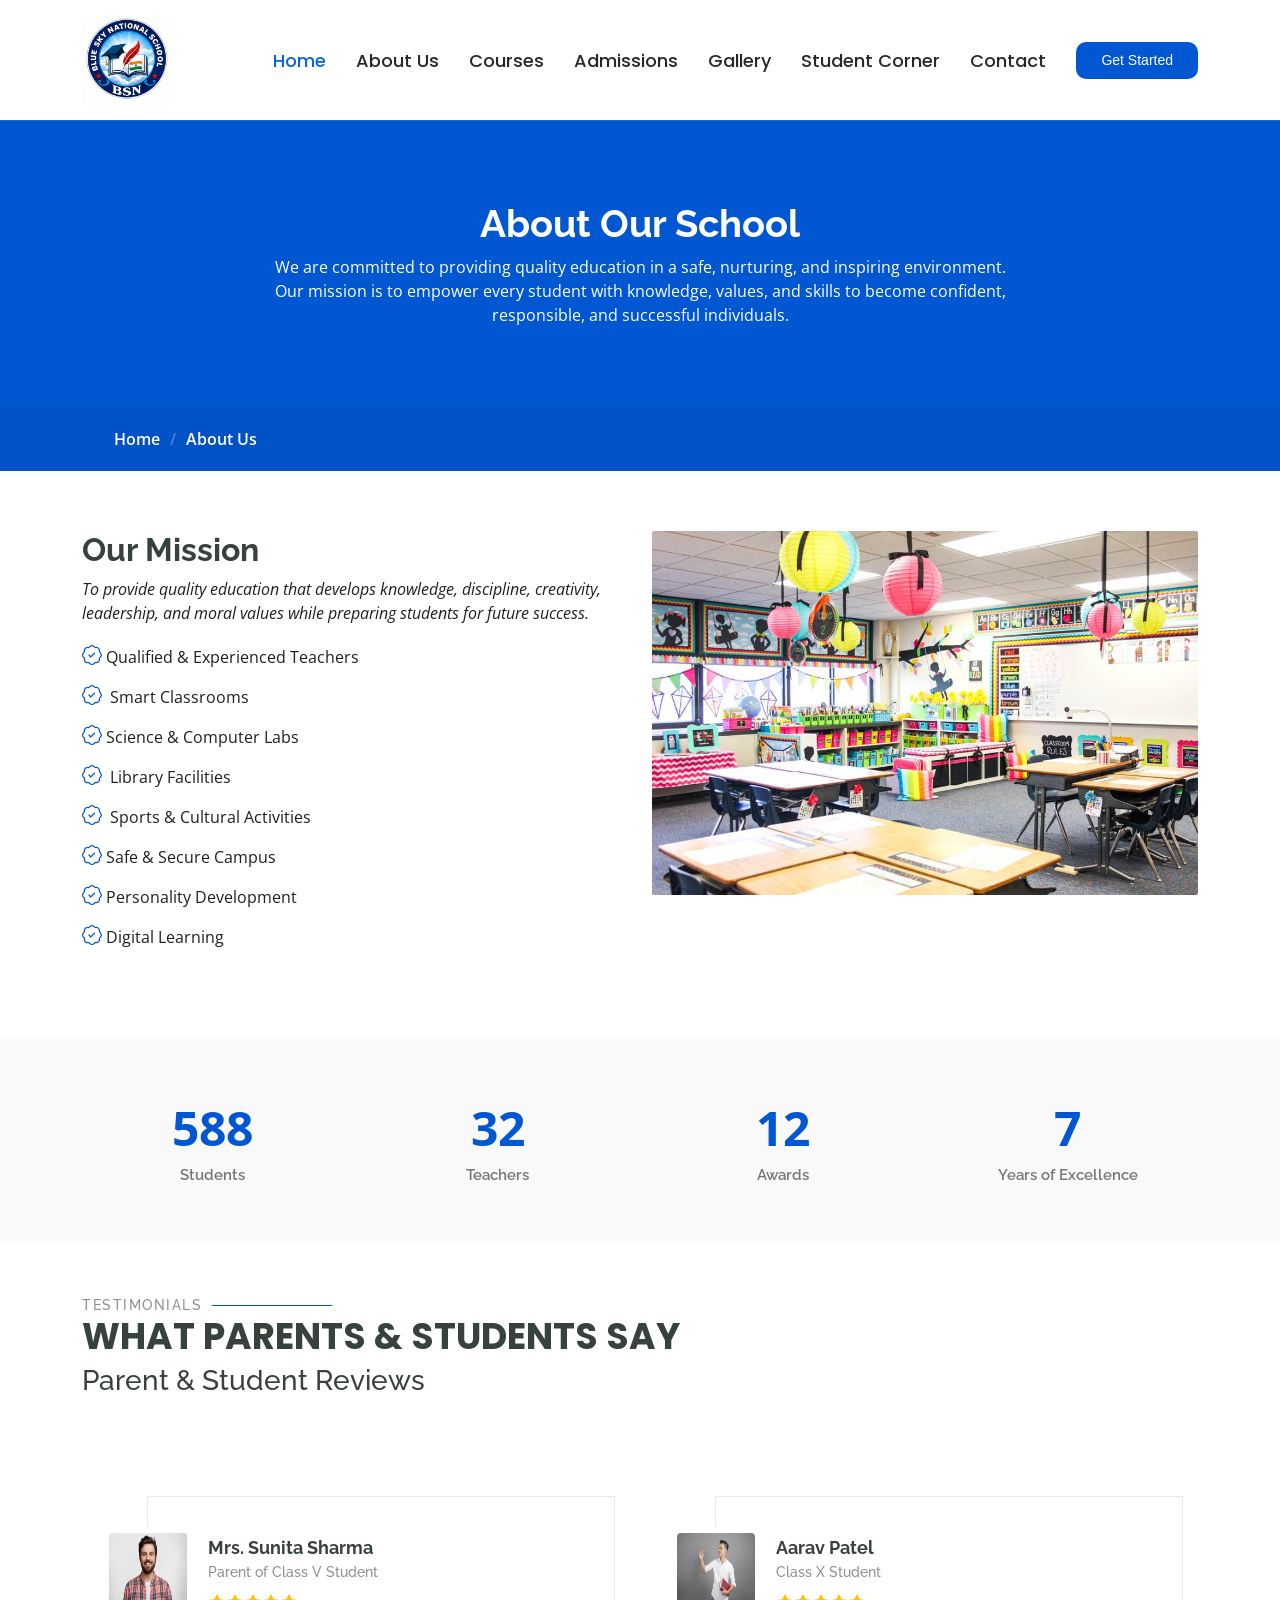
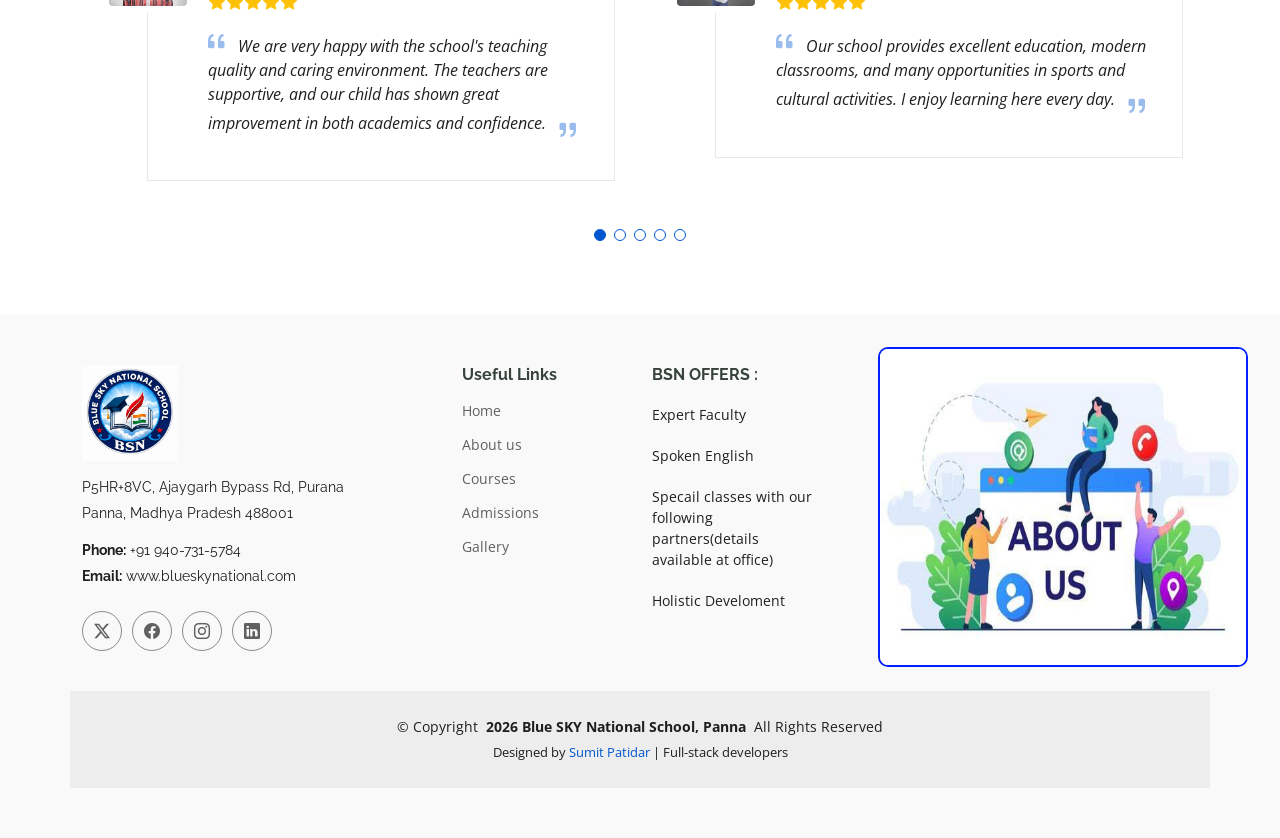
==== about.html @ 66113fe5 "Initial commit" ====
<!DOCTYPE html>
<html lang="en">

<head>
  <meta charset="utf-8">
  <meta content="width=device-width, initial-scale=1.0" name="viewport">
  <title>About - Mentor Bootstrap Template</title>
  <meta name="description" content="">
  <meta name="keywords" content="">

  <!-- Favicons -->
  <link href="assets/img/favicon.png" rel="icon">
  <link href="assets/img/apple-touch-icon.png" rel="apple-touch-icon">

  <!-- Fonts -->
  <link href="https://fonts.googleapis.com" rel="preconnect">
  <link href="https://fonts.gstatic.com" rel="preconnect" crossorigin>
  <link href="https://fonts.googleapis.com/css2?family=Open+Sans:ital,wght@0,300;0,400;0,500;0,600;0,700;0,800;1,300;1,400;1,500;1,600;1,700;1,800&family=Poppins:ital,wght@0,100;0,200;0,300;0,400;0,500;0,600;0,700;0,800;0,900;1,100;1,200;1,300;1,400;1,500;1,600;1,700;1,800;1,900&family=Raleway:ital,wght@0,100;0,200;0,300;0,400;0,500;0,600;0,700;0,800;0,900;1,100;1,200;1,300;1,400;1,500;1,600;1,700;1,800;1,900&display=swap" rel="stylesheet">

  <!-- Vendor CSS Files -->
  <link href="assets/vendor/bootstrap/css/bootstrap.min.css" rel="stylesheet">
  <link href="assets/vendor/bootstrap-icons/bootstrap-icons.css" rel="stylesheet">
  <link href="assets/vendor/aos/aos.css" rel="stylesheet">
  <link href="assets/vendor/glightbox/css/glightbox.min.css" rel="stylesheet">
  <link href="assets/vendor/swiper/swiper-bundle.min.css" rel="stylesheet">

  <!-- Main CSS File -->
  <link href="assets/css/main.css" rel="stylesheet">

  <!-- =======================================================
  * Template Name: Mentor
  * Template URL: https://bootstrapmade.com/mentor-free-education-bootstrap-theme/
  * Updated: Jul 07 2025 with Bootstrap v5.3.7
  * Author: BootstrapMade.com
  * License: https://bootstrapmade.com/license/
  ======================================================== -->
</head>

<body class="about-page">

  <header id="header" class="header d-flex align-items-center sticky-top">
    <div class="container-fluid container-xl position-relative d-flex align-items-center">

      <a href="index.html" class="logo d-flex align-items-center me-auto">
        <!-- Uncomment the line below if you also wish to use an image logo -->
        <!-- <img src="assets/img/logo.webp" alt=""> -->
        <img src="./assets/img/logo.png" alt="Logo">
      </a>

      <nav id="navmenu" class="navmenu">
         <ul>
          <li><a href="index.html" class="active">Home<br></a></li>
          <li class="dropdown"><a href="about.html"><span>About Us</span> </i></a>
         
          </li>
          <li><a href="courses.html">Courses</a></li>
          <li><a href="trainers.html">Admissions</a></li>
          <li><a href="events.html">Gallery</a></li>
          <li><a href="pricing.html">Student Corner</a></li>
          
          <li><a href="contact.html">Contact</a></li>
        </ul>
        <i class="mobile-nav-toggle d-xl-none bi bi-list"></i>
      </nav>

      <a class="btn-getstarted" href="trainers.html">Get Started</a>

    </div>
  </header>

  <main class="main">

    <!-- Page Title -->
    <div class="page-title" data-aos="fade">
      <div class="heading">
        <div class="container">
          <div class="row d-flex justify-content-center text-center">
            <div class="col-lg-8">
              <h1>About Our School<br></h1>
              <p class="mb-0">We are committed to providing quality education in a safe, nurturing, and inspiring environment. Our mission is to empower every student with knowledge, values, and skills to become confident, responsible, and successful individuals.</p>
            </div>
          </div>
        </div>
      </div>
      <nav class="breadcrumbs">
        <div class="container">
          <ol>
            <li><a href="index.html">Home</a></li>
            <li class="current">About Us<br></li>
          </ol>
        </div>
      </nav>
    </div><!-- End Page Title -->

    <!-- About Us Section -->
    <section id="about-us" class="section about-us">

      <div class="container">

        <div class="row gy-4">

          <div class="col-lg-6 order-1 order-lg-2" data-aos="fade-up" data-aos-delay="100">
            <img src="assets/img/About_image.png" style="border-radius: 2px;" class="img-fluid" alt="">
          </div>

          <div class="col-lg-6 order-2 order-lg-1 content" data-aos="fade-up" data-aos-delay="200">
            <h3>Our Mission</h3>
            <p class="fst-italic">To provide quality education that develops knowledge, discipline, creativity, leadership, and moral values while preparing students for future success.</p>
            <ul>
              <li><i class="bi bi-patch-check"></i><span>Qualified & Experienced Teachers</span></li>
              <li><i class="bi bi-patch-check"></i> <span>Smart Classrooms</span></li>
              <li><i class="bi bi-patch-check"></i><span>Science & Computer Labs</span></li>
              <li><i class="bi bi-patch-check"></i> <span>Library Facilities</span></li>
              <li><i class="bi bi-patch-check"></i> <span>Sports & Cultural Activities</span></li>
              <li><i class="bi bi-patch-check"></i><span>Safe & Secure Campus</span></li>
              <li><i class="bi bi-patch-check"></i><span>Personality Development</span></li>
              <li><i class="bi bi-patch-check"></i><span>Digital Learning</span></li>
            </ul>
          </div>

        </div>

      </div>

    </section><!-- /About Us Section -->

    <!-- Counts Section -->
    <section id="counts" class="section counts light-background">

      <div class="container" data-aos="fade-up" data-aos-delay="100">

        <div class="row gy-4">

          <div class="col-lg-3 col-md-6">
            <div class="stats-item text-center w-100 h-100">
              <span data-purecounter-start="0" data-purecounter-end="1200" data-purecounter-duration="1" class="purecounter"></span>
              <p>Students</p>
            </div>
          </div><!-- End Stats Item -->

          <div class="col-lg-3 col-md-6">
            <div class="stats-item text-center w-100 h-100">
              <span data-purecounter-start="0" data-purecounter-end="65" data-purecounter-duration="1" class="purecounter"></span>
              <p>Teachers</p>
            </div>
          </div><!-- End Stats Item -->

          <div class="col-lg-3 col-md-6">
            <div class="stats-item text-center w-100 h-100">
              <span data-purecounter-start="0" data-purecounter-end="25" data-purecounter-duration="1" class="purecounter"></span>
              <p>Awards</p>
            </div>
          </div><!-- End Stats Item -->

          <div class="col-lg-3 col-md-6">
            <div class="stats-item text-center w-100 h-100">
              <span data-purecounter-start="0" data-purecounter-end="15" data-purecounter-duration="1" class="purecounter"></span>
              <p>Years of Excellence</p>
            </div>
          </div><!-- End Stats Item -->

        </div>

      </div>

    </section><!-- /Counts Section -->

    <!-- Testimonials Section -->
    <section id="testimonials" class="testimonials section">

      <!-- Section Title -->
      <div class="container section-title" data-aos="fade-up">
        <h2>TESTIMONIALS</h2>
        <p>What Parents & Students Say</p>
        <h3>Parent & Student Reviews</h3>
      </div><!-- End Section Title -->

      <div class="container" data-aos="fade-up" data-aos-delay="100">

        <div class="swiper init-swiper">
          <script type="application/json" class="swiper-config">
            {
              "loop": true,
              "speed": 600,
              "autoplay": {
                "delay": 5000
              },
              "slidesPerView": "auto",
              "pagination": {
                "el": ".swiper-pagination",
                "type": "bullets",
                "clickable": true
              },
              "breakpoints": {
                "320": {
                  "slidesPerView": 1,
                  "spaceBetween": 40
                },
                "1200": {
                  "slidesPerView": 2,
                  "spaceBetween": 20
                }
              }
            }
          </script>
          <div class="swiper-wrapper">

            <div class="swiper-slide">
              <div class="testimonial-wrap">
                <div class="testimonial-item">
                  <img src="assets/img/Parent1image.png" style="height: 85px; width: 90px;" class="testimonial-img" alt="">
                  <h3>Mrs. Sunita Sharma</h3>
                  <h4>Parent of Class V Student</h4>
                  <div class="stars">
                    <i class="bi bi-star-fill"></i><i class="bi bi-star-fill"></i><i class="bi bi-star-fill"></i><i class="bi bi-star-fill"></i><i class="bi bi-star-fill"></i>
                  </div>
                  <p>
                    <i class="bi bi-quote quote-icon-left"></i>
                    <span>We are very happy with the school's teaching quality and caring environment. The teachers are supportive, and our child has shown great improvement in both academics and confidence.</span>
                    <i class="bi bi-quote quote-icon-right"></i>
                  </p>
                </div>
              </div>
            </div><!-- End testimonial item -->

            <div class="swiper-slide">
              <div class="testimonial-wrap">
                <div class="testimonial-item">
                  <img src="assets/img/student1image.png"style="height: 85px; width: 90px;" class="testimonial-img" alt="">
                  <h3>Aarav Patel</h3>
                  <h4>Class X Student</h4>
                  <div class="stars">
                    <i class="bi bi-star-fill"></i><i class="bi bi-star-fill"></i><i class="bi bi-star-fill"></i><i class="bi bi-star-fill"></i><i class="bi bi-star-fill"></i>
                  </div>
                  <p>
                    <i class="bi bi-quote quote-icon-left"></i>
                    <span>Our school provides excellent education, modern classrooms, and many opportunities in sports and cultural activities. I enjoy learning here every day.</span>
                    <i class="bi bi-quote quote-icon-right"></i>
                  </p>
                </div>
              </div>
            </div><!-- End testimonial item -->

            <div class="swiper-slide">
              <div class="testimonial-wrap">
                <div class="testimonial-item">
                  <img src="assets/img/Parent2image.png"style="height: 85px; width: 90px;" class="testimonial-img" alt="">
                  <h3>Mr. Rajesh Verma</h3>
                  <h4>Parent of Class VIII Student</h4>
                  <div class="stars">
                    <i class="bi bi-star-fill"></i><i class="bi bi-star-fill"></i><i class="bi bi-star-fill"></i><i class="bi bi-star-fill"></i><i class="bi bi-star-fill"></i>
                  </div>
                  <p>
                    <i class="bi bi-quote quote-icon-left"></i>
                    <span>The school focuses not only on studies but also on discipline, values, and personality development. We are proud to be a part of this school.</span>
                    <i class="bi bi-quote quote-icon-right"></i>
                  </p>
                </div>
              </div>
            </div><!-- End testimonial item -->

            <div class="swiper-slide">
              <div class="testimonial-wrap">
                <div class="testimonial-item">
                  <img src="assets/img/student2image.png"style="height: 85px; width: 90px;" class="testimonial-img" alt="">
                  <h3>Priya Singh</h3>
                  <h4>Class XII Student</h4>
                  <div class="stars">
                    <i class="bi bi-star-fill"></i><i class="bi bi-star-fill"></i><i class="bi bi-star-fill"></i><i class="bi bi-star-fill"></i><i class="bi bi-star-fill"></i>
                  </div>
                  <p>
                    <i class="bi bi-quote quote-icon-left"></i>
                    <span>The teachers always encourage us to do our best. The school has excellent facilities, friendly staff, and a positive learning environment.</span>
                    <i class="bi bi-quote quote-icon-right"></i>
                  </p>
                </div>
              </div>
            </div><!-- End testimonial item -->

            <div class="swiper-slide">
              <div class="testimonial-wrap">
                <div class="testimonial-item">
                  <img src="assets/img/Parent3image.png"style="height: 85px; width: 90px;" class="testimonial-img" alt="">
                  <h3>Mr. Amit Joshi</h3>
                  <h4>Parent of Class III Student</h4>
                  <div class="stars">
                    <i class="bi bi-star-fill"></i><i class="bi bi-star-fill"></i><i class="bi bi-star-fill"></i><i class="bi bi-star-fill"></i><i class="bi bi-star-fill"></i>
                  </div>
                  <p>
                    <i class="bi bi-quote quote-icon-left"></i>
                    <span>This school provides a safe, disciplined, and inspiring learning environment. The teachers give personal attention to every child, and we are delighted with our child's overall development.</span>
                    <i class="bi bi-quote quote-icon-right"></i>
                  </p>
                </div>
              </div>
            </div><!-- End testimonial item -->

          </div>
          <div class="swiper-pagination"></div>
        </div>
      </div>
    </section><!-- /Testimonials Section -->
  </main>

 <footer id="footer" class="footer position-relative light-background">

    <div class="container footer-top">
      <div class="row gy-4">
        <div class="col-lg-4 col-md-6 footer-about">
          <a href="index.html" class="logo d-flex align-items-center">
            <img  src="./assets/img/logo.png" alt="Logo">
          </a>
          <div class="footer-contact pt-3">
            <p>P5HR+8VC, Ajaygarh Bypass Rd, Purana </p>
            <p> Panna, Madhya Pradesh 488001</p>
            <p class="mt-3"><strong>Phone:</strong> <span>+91  940-731-5784</span></p>
            <p><strong>Email:</strong> <span>www.blueskynational.com</span></p>
          </div>
          <div class="social-links d-flex mt-4">
            <a href=""><i class="bi bi-twitter-x"></i></a>
            <a href=""><i class="bi bi-facebook"></i></a>
            <a href="https://www.instagram.com/blueskynational?utm_source=ig_web_button_share_sheet&igsh=ZDNlZDc0MzIxNw=="><i class="bi bi-instagram"></i></a>
            <a href=""><i class="bi bi-linkedin"></i></a>
          </div>
        </div>

        <div class="col-lg-2 col-md-3 footer-links">
          <h4>Useful Links</h4>
          <ul>
            <li><a href="#">Home</a></li>
            <li><a href="#">About us</a></li>
            <li><a href="#">Courses</a></li>
            <li><a href="#">Admissions</a></li>
            <li><a href="#">Gallery</a></li>
          </ul>
        </div>

        <div class="col-lg-2 col-md-3 footer-links">
          <h4>BSN OFFERS : </h4>
          <ul>
            <li>Expert Faculty</a></li>
            <li>Spoken English</a></li>
            <li>Specail classes with our following partners(details available at office)</a></li>
            <li>Holistic Develoment</a></li>
            
          </ul>
        </div>

        <div class="col-lg-4 col-md-12 footer-newsletter">
          
          <form action="forms/newsletter.php" method="post" class="php-email-form">
            <img class="img_use" src="assets/img/About_page_image.png" style="height: 320px; width: 370px;"/>
          </form>
        </div>

      </div>
    </div>

    <div class="container copyright text-center mt-4">
      <p>© <span>Copyright</span> <strong class="px-1 sitename">2026 Blue SKY National School, Panna</strong> <span>All Rights Reserved</span></p>
      <div class="credits">
        <!-- All the links in the footer should remain intact. -->
        <!-- You can delete the links only if you've purchased the pro version. -->
        <!-- Licensing information: https://bootstrapmade.com/license/ -->
        <!-- Purchase the pro version with working PHP/AJAX contact form: [buy-url] -->
        Designed by <a href="https://my-portfolio-psi-seven-97.vercel.app/">Sumit Patidar</a> | Full-stack developers</a>
      </div>
    </div>

  </footer>
  <!-- Scroll Top -->
  <a href="#" id="scroll-top" class="scroll-top d-flex align-items-center justify-content-center"><i class="bi bi-arrow-up-short"></i></a>

  <!-- Preloader -->
  <div id="preloader"></div>

  <!-- Vendor JS Files -->
  <script src="assets/vendor/bootstrap/js/bootstrap.bundle.min.js"></script>
  <script src="assets/vendor/php-email-form/validate.js"></script>
  <script src="assets/vendor/aos/aos.js"></script>
  <script src="assets/vendor/glightbox/js/glightbox.min.js"></script>
  <script src="assets/vendor/purecounter/purecounter_vanilla.js"></script>
  <script src="assets/vendor/swiper/swiper-bundle.min.js"></script>

  <!-- Main JS File -->
  <script src="assets/js/main.js"></script>

</body>

</html>
---- assets/css/main.css ----
/**
* Template Name: Mentor
* Template URL: https://bootstrapmade.com/mentor-free-education-bootstrap-theme/
* Updated: Jul 07 2025 with Bootstrap v5.3.7
* Author: BootstrapMade.com
* License: https://bootstrapmade.com/license/
*/

/*--------------------------------------------------------------
# Font & Color Variables
# Help: https://bootstrapmade.com/color-system/
--------------------------------------------------------------*/
/* Fonts */
:root {
  --default-font: "Open Sans",  system-ui, -apple-system, "Segoe UI", Roboto, "Helvetica Neue", Arial, "Noto Sans", "Liberation Sans", sans-serif, "Apple Color Emoji", "Segoe UI Emoji", "Segoe UI Symbol", "Noto Color Emoji";
  --heading-font: "Raleway",  sans-serif;
  --nav-font: "Poppins",  sans-serif;
}

/* Global Colors - The following color variables are used throughout the website. Updating them here will change the color scheme of the entire website */
:root { 
  --background-color: #ffffff; /* Background color for the entire website, including individual sections */
  --default-color: #201f1f; /* Default color used for the majority of the text content across the entire website */
  --heading-color: #37423b; /* Color for headings, subheadings and title throughout the website */
  --accent-color: #0057d1; /* Accent color that represents your brand on the website. It's used for buttons, links, and other elements that need to stand out */
  --surface-color: #ffffff; /* The surface color is used as a background of boxed elements within sections, such as cards, icon boxes, or other elements that require a visual separation from the global background. */
  --contrast-color: #ffffff; /* Contrast color for text, ensuring readability against backgrounds of accent, heading, or default colors. */
  --text-color: #ce2600;
  
}

/* Nav Menu Colors - The following color variables are used specifically for the navigation menu. They are separate from the global colors to allow for more customization options */
:root {
  --nav-color: #272828;  /* The default color of the main navmenu links */
  --nav-hover-color: #0964e2; /* Applied to main navmenu links when they are hovered over or active */
  --nav-mobile-background-color: #ffffff; /* Used as the background color for mobile navigation menu */
  --nav-dropdown-background-color: #ffffff; /* Used as the background color for dropdown items that appear when hovering over primary navigation items */
  --nav-dropdown-color: #030303; /* Used for navigation links of the dropdown items in the navigation menu. */
  --nav-dropdown-hover-color: #0964e2; /* Similar to --nav-hover-color, this color is applied to dropdown navigation links when they are hovered over. */
}

/* Color Presets - These classes override global colors when applied to any section or element, providing reuse of the sam color scheme. */

.light-background {
  --background-color: #f9f9f9;
  --surface-color: #ffffff;
}

.dark-background {
  --background-color: #060606;
  --default-color: #ffffff;
  --heading-color: #ffffff;
  --surface-color: #252525;
  --contrast-color: #ffffff;
}

/* Smooth scroll */
:root {
  scroll-behavior: smooth;
}

/*--------------------------------------------------------------
# General Styling & Shared Classes
--------------------------------------------------------------*/
body {
  color: var(--default-color);
  background-color: var(--background-color);
  font-family: var(--default-font);
}


a {
  color: var(--accent-color);
  text-decoration: none;
  transition: 0.3s;
}

a:hover {
  color: color-mix(in srgb, var(--accent-color), transparent 25%);
  text-decoration: none;
}

h1,
h2,
h3,
h4,
h5,
h6 {
  color: var(--heading-color);
  font-family: var(--heading-font);
}

/* PHP Email Form Messages
------------------------------*/
.php-email-form .error-message {
  display: none;
  background: #df1529;
  color: #ffffff;
  text-align: left;
  padding: 15px;
  margin-bottom: 24px;
  font-weight: 600;
}

.php-email-form .sent-message {
  display: none;
  color: #ffffff;
  background: #059652;
  text-align: center;
  padding: 15px;
  margin-bottom: 24px;
  font-weight: 600;
}

.php-email-form .loading {
  display: none;
  background: var(--surface-color);
  text-align: center;
  padding: 15px;
  margin-bottom: 24px;
}

.php-email-form .loading:before {
  content: "";
  display: inline-block;
  border-radius: 50%;
  width: 24px;
  height: 24px;
  margin: 0 10px -6px 0;
  border: 3px solid var(--accent-color);
  border-top-color: var(--surface-color);
  animation: php-email-form-loading 1s linear infinite;
}

@keyframes php-email-form-loading {
  0% {
    transform: rotate(0deg);
  }

  100% {
    transform: rotate(360deg);
  }
}

/* Pulsating Play Button
------------------------------*/
.pulsating-play-btn {
  width: 94px;
  height: 94px;
  background: radial-gradient(var(--accent-color) 50%, color-mix(in srgb, var(--accent-color), transparent 75%) 52%);
  border-radius: 50%;
  display: block;
  position: relative;
  overflow: hidden;
}

.pulsating-play-btn:before {
  content: "";
  position: absolute;
  width: 120px;
  height: 120px;
  animation-delay: 0s;
  animation: pulsate-play-btn 2s;
  animation-direction: forwards;
  animation-iteration-count: infinite;
  animation-timing-function: steps;
  opacity: 1;
  border-radius: 50%;
  border: 5px solid color-mix(in srgb, var(--accent-color), transparent 30%);
  top: -15%;
  left: -15%;
  background: rgba(198, 16, 0, 0);
}

.pulsating-play-btn:after {
  content: "";
  position: absolute;
  left: 50%;
  top: 50%;
  transform: translateX(-40%) translateY(-50%);
  width: 0;
  height: 0;
  border-top: 10px solid transparent;
  border-bottom: 10px solid transparent;
  border-left: 15px solid #fff;
  z-index: 100;
  transition: all 400ms cubic-bezier(0.55, 0.055, 0.675, 0.19);
}

.pulsating-play-btn:hover:before {
  content: "";
  position: absolute;
  left: 50%;
  top: 50%;
  transform: translateX(-40%) translateY(-50%);
  width: 0;
  height: 0;
  border: none;
  border-top: 10px solid transparent;
  border-bottom: 10px solid transparent;
  border-left: 15px solid #fff;
  z-index: 200;
  animation: none;
  border-radius: 0;
}

.pulsating-play-btn:hover:after {
  border-left: 15px solid var(--accent-color);
  transform: scale(20);
}

@keyframes pulsate-play-btn {
  0% {
    transform: scale(0.6, 0.6);
    opacity: 1;
  }

  100% {
    transform: scale(1, 1);
    opacity: 0;
  }
}

/*--------------------------------------------------------------
# Global Header
--------------------------------------------------------------*/
.header {
  color: var(--default-color);
  background-color: var(--background-color);
  padding: 15px 0;
  transition: all 0.5s;
  z-index: 997;
}

.header .logo {
  line-height: 1;
}

.header .logo img {
  max-height: 90px;
  margin-right: 8px;
}

.header .logo h1 {
  font-weight: 700;
  font-size: 30px;
  margin: 0;
  letter-spacing: 1px;
  text-transform: uppercase;
  color: var(--accent-color);
}

.header .btn-getstarted,
.header .btn-getstarted:focus {
  color: var(--contrast-color);
  background: var(--accent-color);
  font-size: 14px;
  padding: 8px 25px;
  margin: 0 0 0 30px;
  border-radius: 10px;
  transition: 0.3s;
  font-family:Arial, Helvetica, sans-serif;
}

.header .btn-getstarted:hover,
.header .btn-getstarted:focus:hover {
  color: var(--contrast-color);
  background: color-mix(in srgb, var(--accent-color), transparent 25%);
}

@media (max-width: 1200px) {
  .header .logo {
    order: 1;
  }

  .header .btn-getstarted {
    order: 2;
    margin: 0 15px 0 0;
    padding: 6px 15px;
  }

  .header .navmenu {
    order: 3;
  }
}

.scrolled .header {
  box-shadow: 0px 0 18px rgba(0, 0, 0, 0.1);
}

/*--------------------------------------------------------------
# Navigation Menu
--------------------------------------------------------------*/
/* Navmenu - Desktop */
@media (min-width: 1200px) {
  .navmenu {
    padding: 0;
  }

  .navmenu ul {
    margin: 0;
    padding: 0;
    display: flex;
    list-style: none;
    align-items: center;
  }

  .navmenu li {
    position: relative;
    
  }

  .navmenu a,
  .navmenu a:focus {
    color: var(--nav-color);
    padding: 18px 15px;
    font-size: 18px;
    font-family: var(--nav-font);
    font-weight: 401;
    display: flex;
    align-items: center;
    justify-content: space-between;
    white-space: nowrap;
    transition: 0.3s;
    /* font-family:'Trebuchet MS', 'Lucida Sans Unicode', 'Lucida Grande', 'Lucida Sans', Arial, sans-serif; */
  }

  .navmenu a i,
  .navmenu a:focus i {
    font-size: 12px;
    line-height: 0;
    margin-left: 8px;
    transition: 0.2s;
  }

  .navmenu li:last-child a {
    padding-right: 0;
  }

  .navmenu li:hover>a,
  .navmenu .active,
  .navmenu .active:focus {
    color: var(--nav-hover-color);
  }

  .navmenu .dropdown ul {
    margin: 0;
    padding: 10px 0;
    background: var(--nav-dropdown-background-color);
    display:inline-block;
    position: absolute;
    visibility: hidden;
    left: 10px;
    top: 130%;
    opacity: 0;
    transition: 0.3s;
    border-radius: 5px;
    z-index: 99;
    box-shadow: 0px 0px 30px rgba(0, 0, 0, 0.1);
  }

  .navmenu .dropdown ul li {
    min-width: 190px;
  }

  .navmenu .dropdown ul a {
    padding: 10px 20px;
    font-size: 15px;
    text-transform: none;
    color: var(--nav-dropdown-color);
  }

  .navmenu .dropdown ul a i {
    font-size: 12px;
  }

  .navmenu .dropdown ul a:hover,
  .navmenu .dropdown ul .active:hover,
  .navmenu .dropdown ul li:hover>a {
    color: var(--nav-dropdown-hover-color);
  }

  .navmenu .dropdown:hover>ul {
    opacity: 1;
    top: 100%;
    visibility: visible;
  }

  .navmenu .dropdown .dropdown ul {
    top: 0;
    left: -90%;
    visibility: hidden;
  }

  .navmenu .dropdown .dropdown:hover>ul {
    opacity: 1;
    top: 0;
    left: -100%;
    visibility: visible;
  }
}

/* Navmenu - Mobile */
@media (max-width: 1199px) {
  .mobile-nav-toggle {
    color: var(--nav-color);
    font-size: 28px;
    line-height: 0;
    margin-right: 10px;
    cursor: pointer;
    transition: color 0.3s;
  }

  .navmenu {
    padding: 0;
    z-index: 9997;
  }

  .navmenu ul {
    display: none;
    list-style: none;
    position: absolute;
    inset: 60px 20px 20px 20px;
    padding: 10px 0;
    margin: 0;
    border-radius: 6px;
    background-color: var(--nav-mobile-background-color);
    border: 1px solid color-mix(in srgb, var(--default-color), transparent 90%);
    box-shadow: none;
    overflow-y: auto;
    transition: 0.3s;
    z-index: 9998;
  }

  .navmenu a,
  .navmenu a:focus {
    color: var(--nav-dropdown-color);
    padding: 10px 20px;
    font-family: var(--nav-font);
    font-size: 17px;
    font-weight: 500;
    display: flex;
    align-items: center;
    justify-content: space-between;
    white-space: nowrap;
    transition: 0.3s;
  }

  .navmenu a i,
  .navmenu a:focus i {
    font-size: 12px;
    line-height: 0;
    margin-left: 5px;
    width: 30px;
    height: 30px;
    display: flex;
    align-items: center;
    justify-content: center;
    border-radius: 50%;
    transition: 0.3s;
    background-color: color-mix(in srgb, var(--accent-color), transparent 90%);
  }

  .navmenu a i:hover,
  .navmenu a:focus i:hover {
    background-color: var(--accent-color);
    color: var(--contrast-color);
  }

  .navmenu a:hover,
  .navmenu .active,
  .navmenu .active:focus {
    color: var(--nav-dropdown-hover-color);
  }

  .navmenu .active i,
  .navmenu .active:focus i {
    background-color: var(--accent-color);
    color: var(--contrast-color);
    transform: rotate(180deg);
  }

  .navmenu .dropdown ul {
    position: static;
    display: none;
    z-index: 99;
    padding: 10px 0;
    margin: 10px 20px;
    background-color: var(--nav-dropdown-background-color);
    transition: all 0.5s ease-in-out;
  }

  .navmenu .dropdown ul ul {
    background-color: rgba(33, 37, 41, 0.1);
  }

  .navmenu .dropdown>.dropdown-active {
    display: block;
    background-color: rgba(33, 37, 41, 0.03);
  }

  .mobile-nav-active {
    overflow: hidden;
  }

  .mobile-nav-active .mobile-nav-toggle {
    color: #fff;
    position: absolute;
    font-size: 32px;
    top: 15px;
    right: 15px;
    margin-right: 0;
    z-index: 9999;
  }

  .mobile-nav-active .navmenu {
    position: fixed;
    overflow: hidden;
    inset: 0;
    background: rgba(33, 37, 41, 0.8);
    transition: 0.3s;
  }

  .mobile-nav-active .navmenu>ul {
    display: block;
  }
}

/*--------------------------------------------------------------
# Global Footer
--------------------------------------------------------------*/
.footer {
  color: var(--default-color);
  background-color: var(--background-color);
  font-size: 14px;
  padding-bottom: 50px;
  position: relative;
}

.footer .footer-top {
  padding-top: 50px;
}

.footer .footer-about .logo {
  margin-bottom: 0;
}

.footer .footer-about .logo img {
  max-height: 96px;
  margin-right: 6px;
}

.footer .footer-about .logo span {
  font-size: 26px;
  font-weight: 700;
  letter-spacing: 1px;
  font-family: var(--heading-font);
  color: var(--heading-color);
}

.footer .footer-about p {
  font-size: 14px;
  font-family: var(--heading-font);
}

.footer .social-links a {
  display: flex;
  align-items: center;
  justify-content: center;
  width: 40px;
  height: 40px;
  border-radius: 50%;
  border: 1px solid color-mix(in srgb, var(--default-color), transparent 50%);
  font-size: 16px;
  color: color-mix(in srgb, var(--default-color), transparent 30%);
  margin-right: 10px;
  transition: 0.3s;
}

.footer .social-links a:hover {
  color: var(--accent-color);
  border-color: var(--accent-color);
}

.footer h4 {
  font-size: 16px;
  font-weight: bold;
  position: relative;
  padding-bottom: 12px;
}

.footer .footer-links {
  margin-bottom: 30px;
}

.footer .footer-links ul {
  list-style: none;
  padding: 0;
  margin: 0;
}

.footer .footer-links ul i {
  padding-right: 2px;
  font-size: 12px;
  line-height: 0;
}

.footer .footer-links ul li {
  padding: 10px 0;
  display: flex;
  align-items: center;
}

.footer .footer-links ul li:first-child {
  padding-top: 0;
}

.footer .footer-links ul a {
  color: color-mix(in srgb, var(--default-color), transparent 30%);
  display: inline-block;
  line-height: 1;
}

.footer .footer-links ul a:hover {
  color: var(--accent-color);
}

.footer .footer-contact p  {
  margin-bottom: 5px;
 
  
}

.footer .footer-newsletter .newsletter-form {
  margin-top: 30px;
  margin-bottom: 15px;
  padding: 6px 8px;
  position: relative;
  border-radius: 50px;
  border: 1px solid color-mix(in srgb, var(--default-color), transparent 80%);
  display: flex;
  background-color: var(--surface-color);
  transition: 0.3s;
}

.footer .footer-newsletter .newsletter-form:focus-within {
  border-color: var(--accent-color);
}

.footer .footer-newsletter .newsletter-form input[type=email] {
  border: 0;
  padding: 4px 8px;
  width: 100%;
  background-color: var(--surface-color);
  color: var(--default-color);
}

.footer .footer-newsletter .newsletter-form input[type=email]:focus-visible {
  outline: none;
}

.footer .footer-newsletter .newsletter-form input[type=submit] {
  border: 0;
  font-size: 16px;
  padding: 0 20px 2px 20px;
  margin: -7px -8px -7px 0;
  background: var(--accent-color);
  color: var(--contrast-color);
  transition: 0.3s;
  border-radius: 50px;
}

.footer .footer-newsletter .newsletter-form input[type=submit]:hover {
  background: color-mix(in srgb, var(--accent-color), transparent 20%);
}

.footer .copyright {
  padding-top: 25px;
  padding-bottom: 25px;
  background-color: color-mix(in srgb, var(--default-color), transparent 95%);
}

.footer .copyright p {
  margin-bottom: 0;
}

.footer .credits {
  margin-top: 6px;
  font-size: 13px;
}

/*--------------------------------------------------------------
# Preloader
--------------------------------------------------------------*/
#preloader {
  position: fixed;
  inset: 0;
  z-index: 999999;
  overflow: hidden;
  background: var(--background-color);
  transition: all 0.6s ease-out;
}

#preloader:before {
  content: "";
  position: fixed;
  top: calc(50% - 30px);
  left: calc(50% - 30px);
  border: 6px solid #ffffff;
  border-color: var(--accent-color) transparent var(--accent-color) transparent;
  border-radius: 50%;
  width: 60px;
  height: 60px;
  animation: animate-preloader 1.5s linear infinite;
}

@keyframes animate-preloader {
  0% {
    transform: rotate(0deg);
  }

  100% {
    transform: rotate(360deg);
  }
}

/*--------------------------------------------------------------
# Scroll Top Button
--------------------------------------------------------------*/
.scroll-top {
  position: fixed;
  visibility: hidden;
  opacity: 0;
  right: 15px;
  bottom: -15px;
  z-index: 99999;
  background-color: var(--accent-color);
  width: 44px;
  height: 44px;
  border-radius: 50px;
  transition: all 0.4s;
}

.scroll-top i {
  font-size: 24px;
  color: var(--contrast-color);
  line-height: 0;
}

.scroll-top:hover {
  background-color: color-mix(in srgb, var(--accent-color), transparent 20%);
  color: var(--contrast-color);
}

.scroll-top.active {
  visibility: visible;
  opacity: 1;
  bottom: 15px;
}

/*--------------------------------------------------------------
# Disable aos animation delay on mobile devices
--------------------------------------------------------------*/
@media screen and (max-width: 768px) {
  [data-aos-delay] {
    transition-delay: 0 !important;
  }
}

/*--------------------------------------------------------------
# Global Page Titles & Breadcrumbs
--------------------------------------------------------------*/
.page-title {
  --default-color: var(--contrast-color);
  --background-color: var(--accent-color);
  --heading-color: var(--contrast-color);
  color: var(--default-color);
  background-color: var(--background-color);
  position: relative;
}


.page-title .heading {
  padding: 80px 0;
  border-top: 1px solid color-mix(in srgb, var(--default-color), transparent 90%);
}

.page-title .heading h1 {
  font-size: 38px;
  font-weight: 700;
}

.page-title nav {
  background-color: color-mix(in srgb, var(--accent-color) 70%, black 5%);
  padding: 20px 0;
}

.page-title nav a {
  color: var(--default-color);
}

.page-title nav ol {
  display: flex;
  flex-wrap: wrap;
  list-style: none;
  margin: 0;
  font-size: 16px;
  font-weight: 600;
}
.page-title .oder-list{
  font-size: 18px;
  font-family:'Lucida Sans', 'Lucida Sans Regular', 'Lucida Grande', 'Lucida Sans Unicode', Geneva, Verdana, sans-serif;
  font-weight: bold;
  font-style: italic;
}

.page-title nav ol li+li {
  padding-left: 10px;
}

.page-title nav ol li+li::before {
  content: "/";
  display: inline-block;
  padding-right: 10px;
  color: color-mix(in srgb, var(--default-color), transparent 70%);
}

/*--------------------------------------------------------------
# Global Sections
--------------------------------------------------------------*/
section,
.section {
  color: var(--default-color);
  background-color: var(--background-color);
  padding: 60px 0;
  scroll-margin-top: 900px;
  overflow: clip;
}

@media (max-width: 1199px) {

  section,
  .section {
    scroll-margin-top: 66px;
  }
}

/*--------------------------------------------------------------
# Global Section Titles
--------------------------------------------------------------*/
.section-title {
  padding-bottom: 60px;
  position: relative;
}

.section-title h2 {
  font-size: 14px;
  font-weight: 500;
  padding: 0;
  line-height: 1px;
  margin: 0;
  letter-spacing: 1.5px;
  text-transform: uppercase;
  color: color-mix(in srgb, var(--default-color), transparent 50%);
  position: relative;
}

.section-title h2::after {
  content: "";
  width: 120px;
  height: 1px;
  display: inline-block;
  background: var(--accent-color);
  margin: 4px 10px;
}

.section-title p {
  color: var(--heading-color);
  margin: 0;
  font-size: 36px;
  font-weight: 700;
  font-family: var(--nav-font);
  text-transform: uppercase;
}

/*--------------------------------------------------------------
# Hero Section
--------------------------------------------------------------*/
.hero {
  width: 100%;
  min-height: 80vh;
  position: relative;
  padding: 80px 0;
  display: flex;
  align-items: center;
  justify-content: center;
  color: var(--default-color);
}

.hero img {
  position: absolute;
  inset: 0;
  display: block;
  width: 100%;
  height: 100%;
  object-fit: cover;
  z-index: 1;
}

.hero:before {
  content: "";
  background: color-mix(in srgb, var(--background-color), transparent 60%);
  position: absolute;
  inset: 0;
  z-index: 2;
}

.hero .container {
  position: relative;
  z-index: 3;
  
}

.hero h2{
  margin: 0;
  font-size: 48px;
  font-weight: 700;
}

.hero p {
  color: color-mix(in srgb, var(--default-color), transparent 20%);
  margin: 10px 0 0 0;
  font-size: 24px;
}

.hero .btn-get-started {
  font-weight: 500;
  font-size: 15px;
  letter-spacing: 1px;
  display: inline-block;
  padding: 8px 35px 10px 35px;
  border-radius: 50px;
  transition: 0.4s;
  margin-top: 30px;
  border: 2px solid var(--default-color);
  color: var(--default-color);
}

.hero .btn-get-started:hover {
  background: var(--accent-color);
  border: 2px solid var(--accent-color);
}

@media (max-width: 768px) {
  .hero h2 {
    font-size: 32px;
  }

  .hero p {
    font-size: 18px;
  }
}

/*--------------------------------------------------------------
# About Section
--------------------------------------------------------------*/
.about .content h3 {
  font-size: 2rem;
  font-weight: 700;
  /* text-decoration: underline; */
}

.about p{
  font-size: larger;
  /* font-style: italic; */
  font-weight: 400;
  
}
.about h1{
  text-align: center;
    font-size: clamp(28px, 4vw, 42px);
    white-space: nowrap;
    font-family:'Segoe UI', Tahoma, Geneva, Verdana, sans-serif;
    color: #2079ff;
}


.about .content ul {
  list-style: none;
  padding: 0;
}

.about .content ul li {
  padding-bottom: 10px;
}

.about .content ul i {
  font-size: 1.25rem;
  margin-right: 4px;
  color: var(--accent-color);
}

.about .content p:last-child {
  margin-bottom: 0;
}

.about .content .read-more {
  background: var(--accent-color);
  color: var(--contrast-color);
  font-family: var(--heading-font);
  font-weight: 500;
  font-size: 15px;
  letter-spacing: 1px;
  padding: 10px 24px 12px 24px;
  border-radius: 50px;
  transition: 0.3s;
  display: inline-flex;
  align-items: center;
  justify-content: center;
}

.about .content .read-more i {
  font-size: 18px;
  margin-left: 5px;
  line-height: 0;
  transition: 0.3s;
}

.about .content .read-more:hover {
  background: color-mix(in srgb, var(--accent-color), transparent 20%);
  padding-right: 19px;
}

.about .content .read-more:hover i {
  margin-left: 10px;
}

/*--------------------------------------------------------------
# Counts Section
--------------------------------------------------------------*/
.counts {
  padding: 25px 0;
}

.counts .stats-item {
  padding: 30px;
  width: 100%;
}

.counts .stats-item span {
  font-size: 48px;
  display: block;
  color: var(--accent-color);
  font-weight: 700;
}

.counts .stats-item p {
  color: color-mix(in srgb, var(--default-color), transparent 40%);
  padding: 0;
  margin: 0;
  font-family: var(--heading-font);
  font-size: 15px;
  font-weight: 600;
}
/*--------------------------------------------------------------
# Why Us Section
--------------------------------------------------------------*/
.why-us .why-box {
  color: var(--contrast-color);
  background: var(--accent-color);
  padding: 30px;
}

.why-us .why-box h3 {
  color: var(--contrast-color);
  font-weight: 700;
  font-size: 34px;
  margin-bottom: 30px;
}

.why-us .why-box p {
  margin-bottom: 30px;
}

.why-us .why-box .more-btn {
  display: inline-block;
  background: color-mix(in srgb, var(--contrast-color), transparent 85%);
  padding: 8px 40px 10px 40px;
  color: var(--contrast-color);
  transition: all ease-in-out 0.4s;
  border-radius: 50px;
}

.why-us .why-box .more-btn i {
  font-size: 14px;
}

.why-us .why-box .more-btn:hover {
  color: var(--accent-color);
  background: var(--surface-color);
}

.why-us .icon-box {
  background-color: var(--surface-color);
  text-align: center;
  padding: 40px 30px;
  width: 100%;
  height: 100%;
  border: 1px solid color-mix(in srgb, var(--default-color), transparent 90%);
}

.why-us .icon-box i {
  color: var(--accent-color);
  font-size: 32px;
  margin-bottom: 30px;
  background: color-mix(in srgb, var(--accent-color), transparent 95%);
  border-radius: 50px;
  display: flex;
  align-items: center;
  justify-content: center;
  width: 72px;
  height: 72px;
  transition: 0.3s;
}

.why-us .icon-box h4 {
  font-size: 20px;
  font-weight: 700;
  margin: 0 0 30px 0;
}

.why-us .icon-box p {
  font-size: 15px;
  color: color-mix(in srgb, var(--default-color), transparent 30%);
}

.why-us .icon-box:hover i {
  color: var(--contrast-color);
  background: var(--accent-color);
}

/*--------------------------------------------------------------
# Features Section
--------------------------------------------------------------*/
.features {
  padding: 10px 0;
}

.features .features-item {
  background-color: var(--surface-color);
  display: flex;
  align-items: center;
  padding: 20px;
  transition: 0.3s;
  border: 1px solid color-mix(in srgb, var(--default-color), transparent 90%);
  position: relative;
}

.features .features-item i {
  font-size: 32px;
  padding-right: 10px;
  line-height: 0;
}

.features .features-item h3 {
  font-weight: 700;
  margin: 0;
  padding: 0;
  line-height: 1;
  font-size: 16px;
}

.features .features-item h3 a {
  color: var(--heading-color);
  transition: 0.3s;
}

.features .features-item:hover {
  border-color: var(--accent-color);
}

.features .features-item:hover h3 a {
  color: var(--accent-color);
}

/*--------------------------------------------------------------
# Courses Section
--------------------------------------------------------------*/
.courses .course-item {
  background-color: var(--surface-color);
  border: 1px solid color-mix(in srgb, var(--default-color), transparent 90%);
  border-radius: 5px;
}

.courses .course-content {
  padding: 15px;
}

.courses .course-content h3 {
  font-weight: 700;
  font-size: 20px;
}

.courses .course-content h3 a {
  color: var(--heading-color);
  transition: 0.3s;
}

.courses .course-content h3 a:hover {
  color: var(--accent-color);
}

.courses .course-content .category {
  background: var(--accent-color);
  color: var(--contrast-color);
  font-size: 14px;
  padding: 6px 14px;
  margin: 0;
  border-radius: 5px;
}

.courses .course-content .price {
  margin: 0;
  font-weight: 700;
  font-size: 18px;
  color: color-mix(in srgb, var(--default-color), transparent 20%);
}

.courses .course-content .description {
  font-size: 14px;
  color: color-mix(in srgb, var(--default-color), transparent 20%);
}

.courses .trainer {
  padding-top: 15px;
  border-top: 1px solid color-mix(in srgb, var(--default-color), transparent 90%);
}

.courses .trainer .trainer-profile img {
  max-width: 50px;
  border-radius: 50px;
}

.courses .trainer .trainer-profile .trainer-link {
  padding-left: 10px;
  font-weight: 600;
  font-size: 16px;
  color: color-mix(in srgb, var(--default-color), transparent 20%);
  transition: 0.3s;
}

.courses .trainer .trainer-profile .trainer-link:hover {
  color: var(--accent-color);
}

.courses .trainer .trainer-rank {
  font-size: 18px;
  color: color-mix(in srgb, var(--default-color), transparent 60%);
}

.courses .trainer .trainer-rank .user-icon {
  font-size: 22px;
}

/*--------------------------------------------------------------
# Trainers Index Section
--------------------------------------------------------------*/
.trainers-index .member {
  background-color: var(--surface-color);
  border: 1px solid color-mix(in srgb, var(--default-color), transparent 90%);
  text-align: center;
  margin-bottom: 20px;
}



.trainers-index .member img {
  margin: -1px -1px 30px -1px;
}

.trainers-index .member .member-content {
  padding: 0 20px 30px 20px;
}

.trainers-index .member h4 {
  font-weight: 700;
  margin-bottom: 2px;
  font-size: 18px;
}

.trainers-index .member span {
  font-style: italic;
  display: block;
  font-size: 13px;
  color: color-mix(in srgb, var(--default-color), transparent 20%);
}

.trainers-index .member p {
  padding-top: 10px;
  font-size: 14px;
  font-style: italic;
  color: color-mix(in srgb, var(--default-color), transparent 40%);
}

.trainers-index .member .social {
  margin-top: 15px;
}

.trainers-index .member .social a {
  color: color-mix(in srgb, var(--default-color), transparent 60%);
  transition: 0.3s;
}

.trainers-index .member .social a:hover {
  color: var(--accent-color);
}

.trainers-index .member .social i {
  font-size: 18px;
  margin: 0 2px;
}

/*--------------------------------------------------------------
# About Us Section
--------------------------------------------------------------*/
.about-us .content h3 {
  font-size: 2rem;
  font-weight: 700;
}

.about-us .content ul {
  list-style: none;
  padding: 0;
}

.about-us .content ul li {
  padding-bottom: 10px;
}

.about-us .content ul i {
  font-size: 1.25rem;
  margin-right: 4px;
  color: var(--accent-color);
}

.about-us .content p:last-child {
  margin-bottom: 0;
}

/*--------------------------------------------------------------
# Testimonials Section
--------------------------------------------------------------*/
.testimonials .testimonial-wrap {
  padding-left: 50px;
}

.testimonials .testimonials-carousel,
.testimonials .testimonials-slider {
  overflow: hidden;
}

.testimonials .testimonial-item {
  background-color: var(--surface-color);
  border: 1px solid color-mix(in srgb, var(--default-color), transparent 90%);
  box-sizing: content-box;
  padding: 30px 30px 30px 60px;
  margin: 30px 15px;
  min-height: 200px;
  position: relative;
}

.testimonials .testimonial-item .testimonial-img {
  width: 90px;
  border-radius: 10px;
  border: 6px solid var(--background-color);
  position: absolute;
  left: -45px;
}

.testimonials .testimonial-item h3 {
  font-size: 18px;
  font-weight: bold;
  margin: 10px 0 5px 0;
}

.testimonials .testimonial-item h4 {
  color: color-mix(in srgb, var(--default-color), transparent 50%);
  font-size: 14px;
  margin: 0;
}

.testimonials .testimonial-item .stars {
  margin: 10px 0;
}

.testimonials .testimonial-item .stars i {
  color: #ffc107;
  margin: 0 1px;
}

.testimonials .testimonial-item .quote-icon-left,
.testimonials .testimonial-item .quote-icon-right {
  color: color-mix(in srgb, var(--accent-color), transparent 60%);
  font-size: 26px;
  line-height: 0;
}

.testimonials .testimonial-item .quote-icon-left {
  display: inline-block;
  left: -5px;
  position: relative;
}

.testimonials .testimonial-item .quote-icon-right {
  display: inline-block;
  right: -5px;
  position: relative;
  top: 10px;
  transform: scale(-1, -1);
}

.testimonials .testimonial-item p {
  font-style: italic;
  margin: 15px auto 15px auto;
}

.testimonials .swiper-wrapper {
  height: auto;
}

.testimonials .swiper-pagination {
  margin-top: 20px;
  position: relative;
}

.testimonials .swiper-pagination .swiper-pagination-bullet {
  width: 12px;
  height: 12px;
  background-color: var(--background-color);
  opacity: 1;
  border: 1px solid var(--accent-color);
}

.testimonials .swiper-pagination .swiper-pagination-bullet-active {
  background-color: var(--accent-color);
}

@media (max-width: 767px) {
  .testimonials .testimonial-wrap {
    padding-left: 0;
  }

  .testimonials .testimonials-carousel,
  .testimonials .testimonials-slider {
    overflow: hidden;
  }

  .testimonials .testimonial-item {
    padding: 30px;
    margin: 15px;
  }

  .testimonials .testimonial-item .testimonial-img {
    position: static;
    left: auto;
  }
}

/*--------------------------------------------------------------
# Course Details Section
--------------------------------------------------------------*/
.course-details .course-header {
  margin-bottom: 40px;
}

.course-details .course-header .course-image {
  margin-bottom: 20px;
  border-radius: 12px;
  overflow: hidden;
}

.course-details .course-header .course-image img {
  width: 100%;
  height: 400px;
  object-fit: cover;
}

.course-details .course-header .course-meta {
  display: flex;
  justify-content: space-between;
  align-items: center;
  flex-wrap: wrap;
  gap: 20px;
}

@media (max-width: 768px) {
  .course-details .course-header .course-meta {
    flex-direction: column;
    align-items: flex-start;
  }
}

.course-details .course-header .instructor {
  display: flex;
  align-items: center;
  gap: 15px;
}

.course-details .course-header .instructor .instructor-avatar {
  width: 60px;
  height: 60px;
  border-radius: 50%;
  object-fit: cover;
}

.course-details .course-header .instructor .instructor-info h6 {
  margin: 0;
  font-size: 16px;
  font-weight: 600;
  color: var(--heading-color);
}

.course-details .course-header .instructor .instructor-info span {
  font-size: 14px;
  color: color-mix(in srgb, var(--default-color), transparent 30%);
}

.course-details .course-header .course-stats {
  display: flex;
  gap: 25px;
}

@media (max-width: 576px) {
  .course-details .course-header .course-stats {
    flex-wrap: wrap;
    gap: 15px;
  }
}

.course-details .course-header .course-stats .stat-item {
  display: flex;
  align-items: center;
  gap: 8px;
  font-size: 14px;
  color: var(--default-color);
}

.course-details .course-header .course-stats .stat-item i {
  color: var(--accent-color);
}

.course-details .course-content {
  margin-bottom: 50px;
}

.course-details .course-content h2 {
  font-size: 32px;
  margin-bottom: 25px;
  color: var(--heading-color);
}

@media (max-width: 768px) {
  .course-details .course-content h2 {
    font-size: 26px;
  }
}

.course-details .course-content .course-description {
  margin-bottom: 40px;
}

.course-details .course-content .course-description p {
  font-size: 16px;
  line-height: 1.7;
  margin-bottom: 15px;
  color: var(--default-color);
}

.course-details .course-content .what-you-learn {
  background-color: var(--surface-color);
  padding: 30px;
  border-radius: 12px;
  border: 1px solid color-mix(in srgb, var(--default-color), transparent 90%);
}

.course-details .course-content .what-you-learn h3 {
  font-size: 24px;
  margin-bottom: 25px;
  color: var(--heading-color);
}

.course-details .course-content .what-you-learn .learn-list {
  list-style: none;
  padding: 0;
  margin: 0;
}

.course-details .course-content .what-you-learn .learn-list li {
  display: flex;
  align-items: flex-start;
  gap: 12px;
  margin-bottom: 15px;
  font-size: 15px;
  line-height: 1.6;
  color: var(--default-color);
}

.course-details .course-content .what-you-learn .learn-list li i {
  color: var(--accent-color);
  font-size: 18px;
  margin-top: 2px;
  flex-shrink: 0;
}

.course-details .course-curriculum {
  margin-bottom: 50px;
}

.course-details .course-curriculum h3 {
  font-size: 24px;
  margin-bottom: 30px;
  color: var(--heading-color);
}

.course-details .course-curriculum .curriculum-section {
  margin-bottom: 25px;
  border: 1px solid color-mix(in srgb, var(--default-color), transparent 90%);
  border-radius: 8px;
  overflow: hidden;
}

.course-details .course-curriculum .curriculum-section .section-header {
  background-color: var(--surface-color);
  padding: 20px;
  display: flex;
  justify-content: space-between;
  align-items: center;
  border-bottom: 1px solid color-mix(in srgb, var(--default-color), transparent 90%);
}

@media (max-width: 576px) {
  .course-details .course-curriculum .curriculum-section .section-header {
    flex-direction: column;
    align-items: flex-start;
    gap: 10px;
  }
}

.course-details .course-curriculum .curriculum-section .section-header h4 {
  font-size: 18px;
  margin: 0;
  color: var(--heading-color);
}

.course-details .course-curriculum .curriculum-section .section-header .lessons-count {
  font-size: 14px;
  color: color-mix(in srgb, var(--default-color), transparent 30%);
}

.course-details .course-curriculum .curriculum-section .lessons {
  padding: 0;
}

.course-details .course-curriculum .curriculum-section .lessons .lesson-item {
  padding: 15px 20px;
  display: flex;
  justify-content: space-between;
  align-items: center;
  border-bottom: 1px solid color-mix(in srgb, var(--default-color), transparent 95%);
  transition: background-color 0.3s;
}

.course-details .course-curriculum .curriculum-section .lessons .lesson-item:hover {
  background-color: color-mix(in srgb, var(--accent-color), transparent 95%);
}

.course-details .course-curriculum .curriculum-section .lessons .lesson-item:last-child {
  border-bottom: none;
}

.course-details .course-curriculum .curriculum-section .lessons .lesson-item .lesson-info {
  display: flex;
  align-items: center;
  gap: 12px;
}

.course-details .course-curriculum .curriculum-section .lessons .lesson-item .lesson-info i {
  color: var(--accent-color);
  font-size: 18px;
}

.course-details .course-curriculum .curriculum-section .lessons .lesson-item .lesson-info span {
  font-size: 15px;
  color: var(--default-color);
}

.course-details .course-curriculum .curriculum-section .lessons .lesson-item .lesson-duration {
  font-size: 14px;
  color: color-mix(in srgb, var(--default-color), transparent 40%);
  font-weight: 500;
}

.course-details .course-sidebar {
  position: sticky;
  top: 100px;
}

.course-details .course-sidebar .pricing-card {
  background-color: var(--surface-color);
  border: 1px solid color-mix(in srgb, var(--default-color), transparent 90%);
  border-radius: 12px;
  padding: 30px;
  text-align: center;
  margin-bottom: 30px;
  box-shadow: 0 5px 20px color-mix(in srgb, var(--default-color), transparent 90%);
}

.course-details .course-sidebar .pricing-card .price {
  margin-bottom: 10px;
}

.course-details .course-sidebar .pricing-card .price .currency {
  font-size: 24px;
  font-weight: 600;
  color: var(--accent-color);
  vertical-align: top;
}

.course-details .course-sidebar .pricing-card .price .amount {
  font-size: 48px;
  font-weight: 700;
  color: var(--accent-color);
}

.course-details .course-sidebar .pricing-card .price .period {
  font-size: 16px;
  color: color-mix(in srgb, var(--default-color), transparent 40%);
}

.course-details .course-sidebar .pricing-card .original-price {
  font-size: 18px;
  color: color-mix(in srgb, var(--default-color), transparent 50%);
  text-decoration: line-through;
  margin-bottom: 25px;
}

.course-details .course-sidebar .pricing-card .course-features {
  margin-bottom: 30px;
}

.course-details .course-sidebar .pricing-card .course-features .feature {
  display: flex;
  align-items: center;
  gap: 12px;
  margin-bottom: 12px;
  text-align: left;
}

.course-details .course-sidebar .pricing-card .course-features .feature i {
  color: var(--accent-color);
  font-size: 16px;
  width: 16px;
}

.course-details .course-sidebar .pricing-card .course-features .feature span {
  font-size: 14px;
  color: var(--default-color);
}

.course-details .course-sidebar .pricing-card .btn-enroll {
  width: 100%;
  padding: 15px;
  background-color: var(--accent-color);
  color: var(--contrast-color);
  border: none;
  border-radius: 8px;
  font-size: 16px;
  font-weight: 600;
  margin-bottom: 15px;
  transition: all 0.3s;
}

.course-details .course-sidebar .pricing-card .btn-enroll:hover {
  background-color: color-mix(in srgb, var(--accent-color), black 10%);
  transform: translateY(-2px);
}

.course-details .course-sidebar .pricing-card .btn-preview {
  width: 100%;
  padding: 15px;
  background-color: transparent;
  color: var(--accent-color);
  border: 2px solid var(--accent-color);
  border-radius: 8px;
  font-size: 16px;
  font-weight: 600;
  transition: all 0.3s;
}

.course-details .course-sidebar .pricing-card .btn-preview:hover {
  background-color: var(--accent-color);
  color: var(--contrast-color);
}

.course-details .course-sidebar .course-info-card {
  background-color: var(--surface-color);
  border: 1px solid color-mix(in srgb, var(--default-color), transparent 90%);
  border-radius: 12px;
  padding: 25px;
  margin-bottom: 30px;
}

.course-details .course-sidebar .course-info-card h4 {
  font-size: 18px;
  margin-bottom: 20px;
  color: var(--heading-color);
}

.course-details .course-sidebar .course-info-card .info-item {
  display: flex;
  justify-content: space-between;
  margin-bottom: 12px;
  padding-bottom: 12px;
  border-bottom: 1px solid color-mix(in srgb, var(--default-color), transparent 95%);
}

.course-details .course-sidebar .course-info-card .info-item:last-child {
  margin-bottom: 0;
  padding-bottom: 0;
  border-bottom: none;
}

.course-details .course-sidebar .course-info-card .info-item .label {
  font-size: 14px;
  font-weight: 600;
  color: var(--default-color);
}

.course-details .course-sidebar .course-info-card .info-item .value {
  font-size: 14px;
  color: color-mix(in srgb, var(--default-color), transparent 20%);
}

.course-details .course-sidebar .course-tags {
  background-color: var(--surface-color);
  border: 1px solid color-mix(in srgb, var(--default-color), transparent 90%);
  border-radius: 12px;
  padding: 25px;
}

.course-details .course-sidebar .course-tags h4 {
  font-size: 18px;
  margin-bottom: 20px;
  color: var(--heading-color);
}

.course-details .course-sidebar .course-tags .tags-list {
  display: flex;
  flex-wrap: wrap;
  gap: 10px;
}

.course-details .course-sidebar .course-tags .tags-list .tag {
  padding: 6px 12px;
  background-color: color-mix(in srgb, var(--accent-color), transparent 90%);
  color: var(--accent-color);
  border-radius: 20px;
  font-size: 12px;
  font-weight: 500;
  transition: all 0.3s;
}

.course-details .course-sidebar .course-tags .tags-list .tag:hover {
  background-color: var(--accent-color);
  color: var(--contrast-color);
}

@media (max-width: 768px) {
  .course-details .course-sidebar {
    position: static;
    margin-top: 40px;
  }
}

/*--------------------------------------------------------------
# Tabs Section
--------------------------------------------------------------*/
.tabs {
  padding-top: 30;
}

.tabs .nav-tabs {
  border: 0;
}

.tabs .nav-link {
  background-color: var(--background-color);
  border: 0;
  padding: 12px 15px;
  transition: 0.3s;
  color: var(--default-color);
  border-radius: 0;
  border-right: 2px solid color-mix(in srgb, var(--default-color), transparent 90%);
  font-weight: 600;
  font-size: 15px;
}

.tabs .nav-link:hover {
  color: var(--accent-color);
}

.tabs .nav-link.active {
  background-color: var(--surface-color);
  color: var(--accent-color);
  border-color: var(--accent-color);
}

.tabs .tab-pane.active {
  animation: fadeIn 0.5s ease-out;
}

.tabs .details h3 {
  font-size: 26px;
  font-weight: 600;
  margin-bottom: 20px;
}

.tabs .details p {
  color: color-mix(in srgb, var(--default-color), transparent 20%);
}

.tabs .details p:last-child {
  margin-bottom: 0;
}

@media (max-width: 992px) {
  .tabs .nav-link {
    border: 0;
    padding: 15px;
  }

  .tabs .nav-link.active {
    color: var(--accent-color);
    background: var(--accent-color);
  }
}

/*--------------------------------------------------------------
# Trainers Section
--------------------------------------------------------------*/
.trainers .member {
  position: relative;
}
.trainers .member h1{
align-items: center;
justify-content: center;
display: flex;
font-family:'Segoe UI', Tahoma, Geneva, Verdana, sans-serif;
font-weight:bold;
/* text-decoration: underline; */


}

.trainers .member .member-img {
  margin: 0 80px;
  border-radius: 50%;
  overflow: hidden;
  position: relative;
}

@media (max-width: 1024px) {
  .trainers .member .member-img {
    margin: 0 60px;
  }
}

.trainers .member .member-img img {
  position: relative;
  z-index: 1;
}

.trainers .member .member-img .social {
  position: absolute;
  inset: 0;
  background-color: rgba(0, 0, 0, 0.6);
  display: flex;
  justify-content: center;
  align-items: center;
  z-index: 2;
  padding-bottom: 20px;
  transition: 0.3s;
  visibility: hidden;
  opacity: 0;
}

.trainers .member .member-img .social a {
  transition: 0.3s;
  color: var(--contrast-color);
  font-size: 20px;
  margin: 0 8px;
}

.trainers .member .member-img .social a:hover {
  color: var(--accent-color);
}

.trainers .member .member-info {
  margin-top: 30px;
}

.trainers .member .member-info h4 {
  font-weight: 700;
  margin-bottom: 6px;
  font-size: 18px;
}

.trainers .member .member-info span {
  font-style: italic;
  display: block;
  font-size: 15px;
  color: color-mix(in srgb, var(--default-color), transparent 40%);
  margin-bottom: 10px;
}

.trainers .member .member-info p {
  margin-bottom: 0;
  font-size: 14px;
}

.trainers .member:hover .member-img .social {
  padding-bottom: 0;
  visibility: visible;
  opacity: 1;
}

/*--------------------------------------------------------------
# Events Section
--------------------------------------------------------------*/
.events .card {
  background-color: var(--background-color);
  border: 0;
  padding: 0 70px;
  margin-bottom: 60px;
  position: relative;
  
}

.events .card-img {
  width: calc(100% + 60px);
  margin-left: -30px;
  overflow: hidden;
  z-index: 9;
  border-radius: 4px;
  box-shadow: 0px 10px 30px rgba(0,0,0,0.25);

}

.events .card-img img {
  max-width: 100%;
  transition: all 0.3s ease-in-out;
}

.events .card-body {
  z-index: 10;
  background: var(--surface-color);
  border-top: 4px solid var(--surface-color);
  padding: 30px;
  box-shadow: 0px 2px 15px rgba(0, 0, 0, 0.1);
  margin-top: -60px;
  transition: 0.3s;
}

.events .card-title {
  font-weight: 700;
  text-align: center;
  margin-bottom: 20px;
}

.events .card-title a {
  color: var(--default-color);
  transition: 0.3s;
}

.events .card-text {
  color: color-mix(in srgb, var(--default-color), transparent 30%);
}

.events .card:hover img {
  /* transform:scale(1.1); */
  /* transform: rotate(3deg); */
  /* border: 3px solid rgb(0, 119, 255); */
  /* filter: grayscale(50%); */
  /* transform: translateY(10px); */
   transform:scale(1.1);
    /* filter:brightness(90%); */
    filter: brightness(110%);
}

.events .card:hover .card-body {
  border-color: var(--accent-color);
}

.events .card:hover .card-body .card-title a {
  color: var(--accent-color);
}

/*--------------------------------------------------------------
# Pricing Section
--------------------------------------------------------------*/
.pricing .pricing-item {
  background-color: var(--surface-color);
  box-shadow: 0px 0px 4px rgba(0, 0, 0, 0.1);
  padding: 20px;
  text-align: center;
  border-radius: 5px;
  position: relative;
  overflow: hidden;
}

.pricing .pricing-item h3 {
  margin: -20px -20px 20px -20px;
  padding: 20px 15px;
  font-size: 16px;
  font-weight: 600;
  color: color-mix(in srgb, var(--default-color), transparent 20%);
  background: color-mix(in srgb, var(--default-color), transparent 95%);
}

.pricing .pricing-item h4 {
  font-size: 36px;
  font-weight: 600;
  font-family: var(--heading-font);
}

.pricing .pricing-item h4 sup {
  font-size: 20px;
  top: -15px;
  left: -3px;
}

.pricing .pricing-item h4 span {
  color: color-mix(in srgb, var(--default-color), transparent 40%);
  font-size: 16px;
  font-weight: 300;
}

.pricing .pricing-item ul {
  padding: 15px 0;
  list-style: none;
  text-align: center;
  line-height: 20px;
  font-size: 14px;
}

.pricing .pricing-item ul li {
  padding-bottom: 16px;
}

.pricing .pricing-item ul i {
  color: var(--accent-color);
  font-size: 18px;
  padding-right: 4px;
}

.pricing .pricing-item ul .na {
  color: color-mix(in srgb, var(--default-color), transparent 40%);
  text-decoration: line-through;
}

.pricing .btn-wrap {
  background: color-mix(in srgb, var(--default-color), transparent 95%);
  margin: 0 -20px -20px -20px;
  padding: 20px 15px;
  text-align: center;
}

.pricing .btn-buy {
  background: var(--accent-color);
  color: var(--contrast-color);
  display: inline-block;
  padding: 8px 35px 10px 35px;
  border-radius: 4px;
  transition: none;
  font-size: 14px;
  font-weight: 400;
  font-family: var(--heading-font);
  font-weight: 600;
  transition: 0.3s;
}

.pricing .btn-buy:hover {
  background: color-mix(in srgb, var(--accent-color), transparent 20%);
}

.pricing .featured h3 {
  background: var(--accent-color);
  color: var(--contrast-color);
}

.pricing .advanced {
  background: var(--accent-color);
  color: var(--contrast-color);
  width: 200px;
  position: absolute;
  top: 18px;
  right: -68px;
  transform: rotate(45deg);
  z-index: 1;
  font-size: 14px;
  padding: 1px 0 3px 0;
}

/*--------------------------------------------------------------
# Contact Section
--------------------------------------------------------------*/
.contact {
  padding-top: 8px;
  padding-bottom: 40px;
}

.contact .info-item+.info-item {
  margin-top: 40px;
}

.contact .info-item i {
  color: var(--contrast-color);
  background: var(--accent-color);
  font-size: 20px;
  width: 48px;
  height: 48px;
  display: flex;
  justify-content: center;
  align-items: center;
  border-radius: 50px;
  transition: all 0.3s ease-in-out;
  margin-right: 15px;
}

.contact .info-item h3 {
  padding: 0;
  font-size: 18px;
  font-weight: 700;
  margin-bottom: 5px;
}

.contact .tokone{
   display:flex;
    justify-content:center; 
    align-items:center; 
    padding: 1%;
    margin-top: 3%;
    height:20px;
    font-size: 24px;
    font-family:cursive;
    color: var(--text-color); 
    
}
.contact .toksecond{
   display:flex;
    justify-content:center; 
    align-items:center; 
    padding: 2%;
    /* margin-top: 3%; */
    height:20px;
    font-family:'Segoe UI', Tahoma, Geneva, Verdana, sans-serif;
    color: #030303;
}

.contact .info-item p {
  padding: 0;
  margin-bottom: 0;
  font-size: 14px;
}

.contact .php-email-form {
  height: 100%;
}

.contact .php-email-form input[type=text],
.contact .php-email-form input[type=email],
.contact .php-email-form textarea {
  font-size: 14px;
  padding: 10px 15px;
  box-shadow: none;
  border-radius: 0;
  color: var(--default-color);
  background-color: color-mix(in srgb, var(--background-color), transparent 50%);
  border-color: color-mix(in srgb, var(--default-color), transparent 80%);
}

.contact .php-email-form input[type=text]:focus,
.contact .php-email-form input[type=email]:focus,
.contact .php-email-form textarea:focus {
  border-color: var(--accent-color);
}

.contact .php-email-form input[type=text]::placeholder,
.contact .php-email-form input[type=email]::placeholder,
.contact .php-email-form textarea::placeholder {
  color: color-mix(in srgb, var(--default-color), transparent 70%);
}

.contact .php-email-form button[type=submit] {
  color: var(--contrast-color);
  background: var(--accent-color);
  border: 0;
  padding: 10px 30px 12px 30px;
  transition: 0.4s;
  border-radius: 50px;
}

.contact .php-email-form button[type=submit]:hover {
  background: color-mix(in srgb, var(--accent-color), transparent 20%);
}

.img_use{
  margin-top: -5%;
  height: 350px;
  margin-left: 10%;
  border: 2px solid rgb(0, 30, 255);
  border-radius: 10px;
}
.img_use_one{
  width: 405px;
  margin-top: -5%;
  height: 350px;
  margin-left: 6%;
  border: 2px solid rgb(0, 30, 255);
  border-radius: 10px;
}
.img_use:hover{
  border: 2px solid rgb(123, 169, 242);
  height: 350px;
  box-shadow: 0 0 10px#00000044;

}

.img_use_one:hover{
  border: 2px solid rgb(123, 169, 242);
  height: 350px;
  box-shadow: 0 0 15px#00000044;

}

/*--------------------------------------------------------------
# Starter Section Section
--------------------------------------------------------------*/
/* .starter-section { */
  /* Add your styles here */
/* } */



/* home page Responsive */
/* ===============================
   Mobile Responsive (Max 768px)
================================== */

@media (max-width:768px){

section{
    padding:50px 0;
}

.container{
    padding-left:15px;
    padding-right:15px;
}

.row{
    display:flex;
    flex-direction:column;
}

.col-lg-6,
.col-lg-4,
.col-lg-3,
.col-md-6,
.col-md-4,
.col-md-3,
.col-12{
    width:100%;
    max-width:100%;
    flex:0 0 100%;
    margin-bottom:25px;
}

img{
    width:100%;
    height:auto;
}

h1{
    font-size:28px;
    text-align:center;
    line-height:1.4;
}

h2{
    font-size:24px;
    text-align:center;
}

h3{
    font-size:20px;
    text-align:center;
}

p{
    font-size:15px;
    text-align:center;
}

ul{
    padding-left:20px;
}

.read-more,
.btn{
    display:block;
    width:100%;
    text-align:center;
}

}
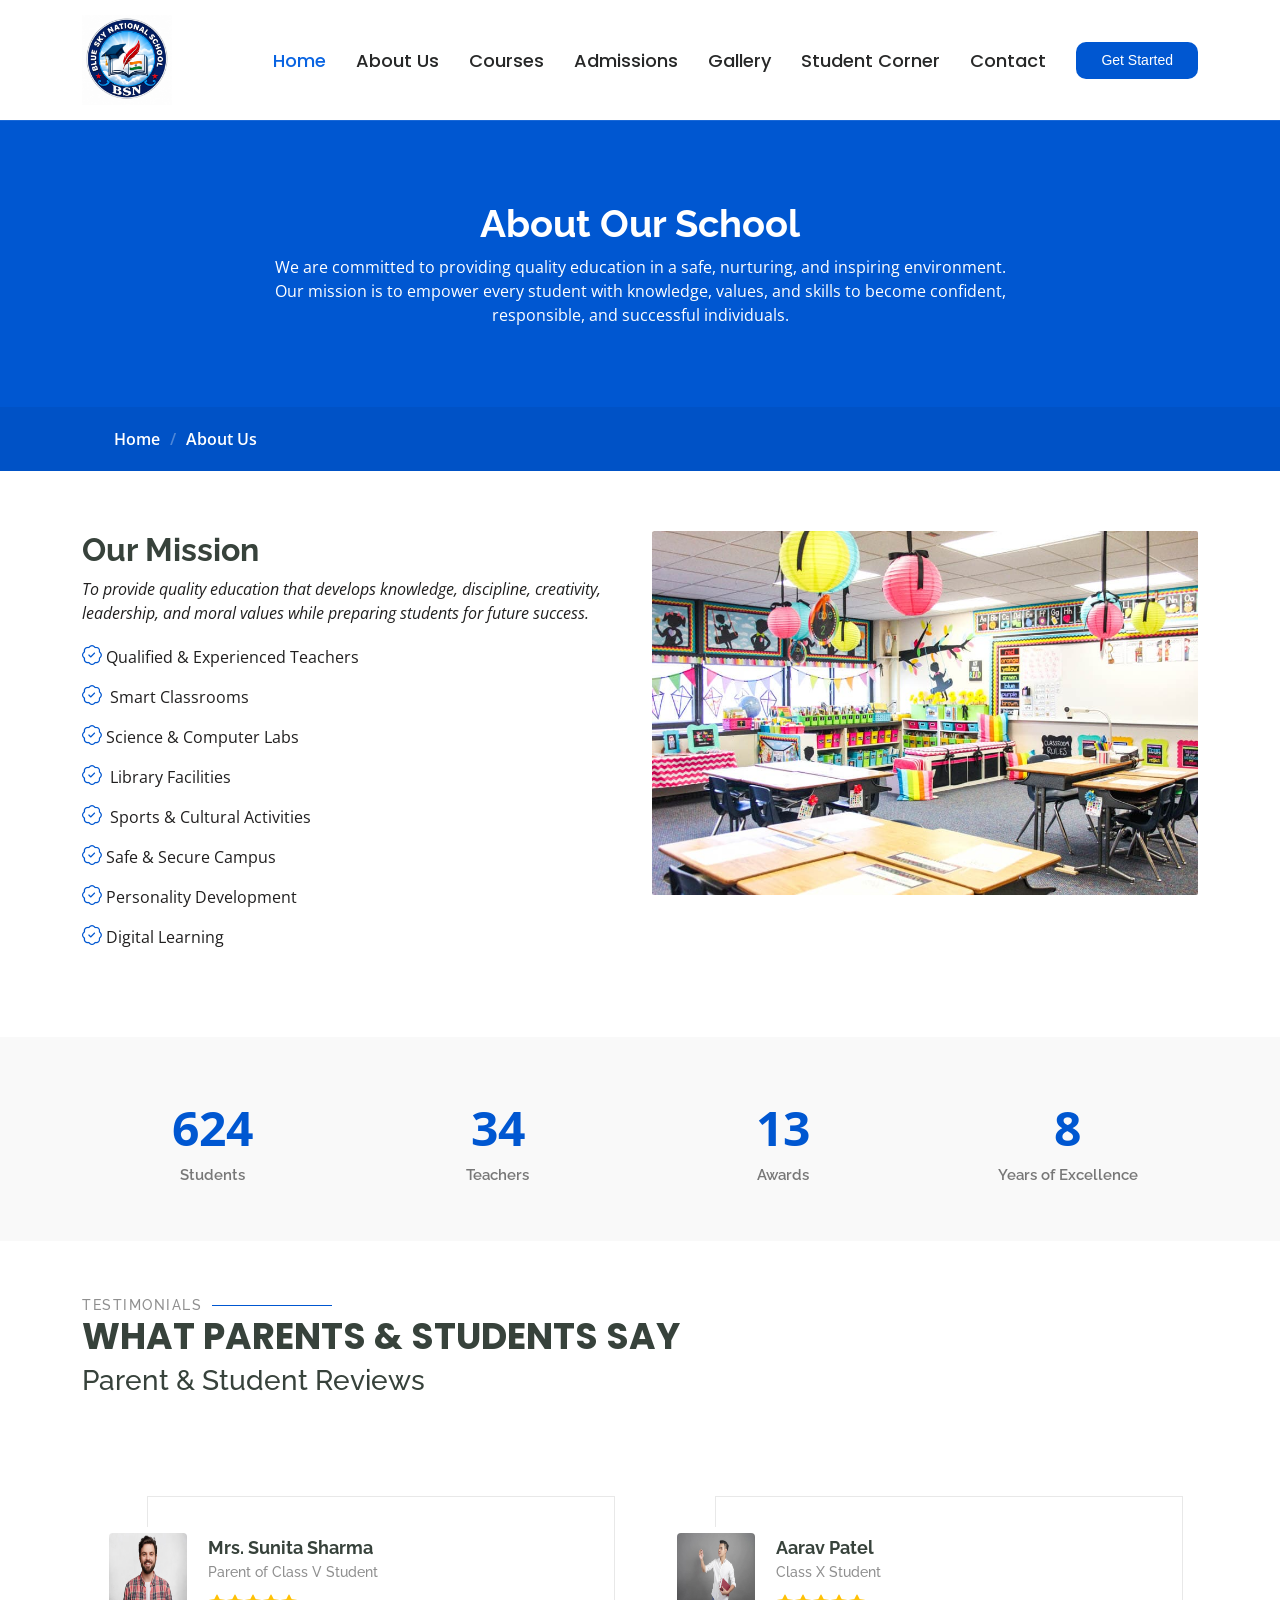
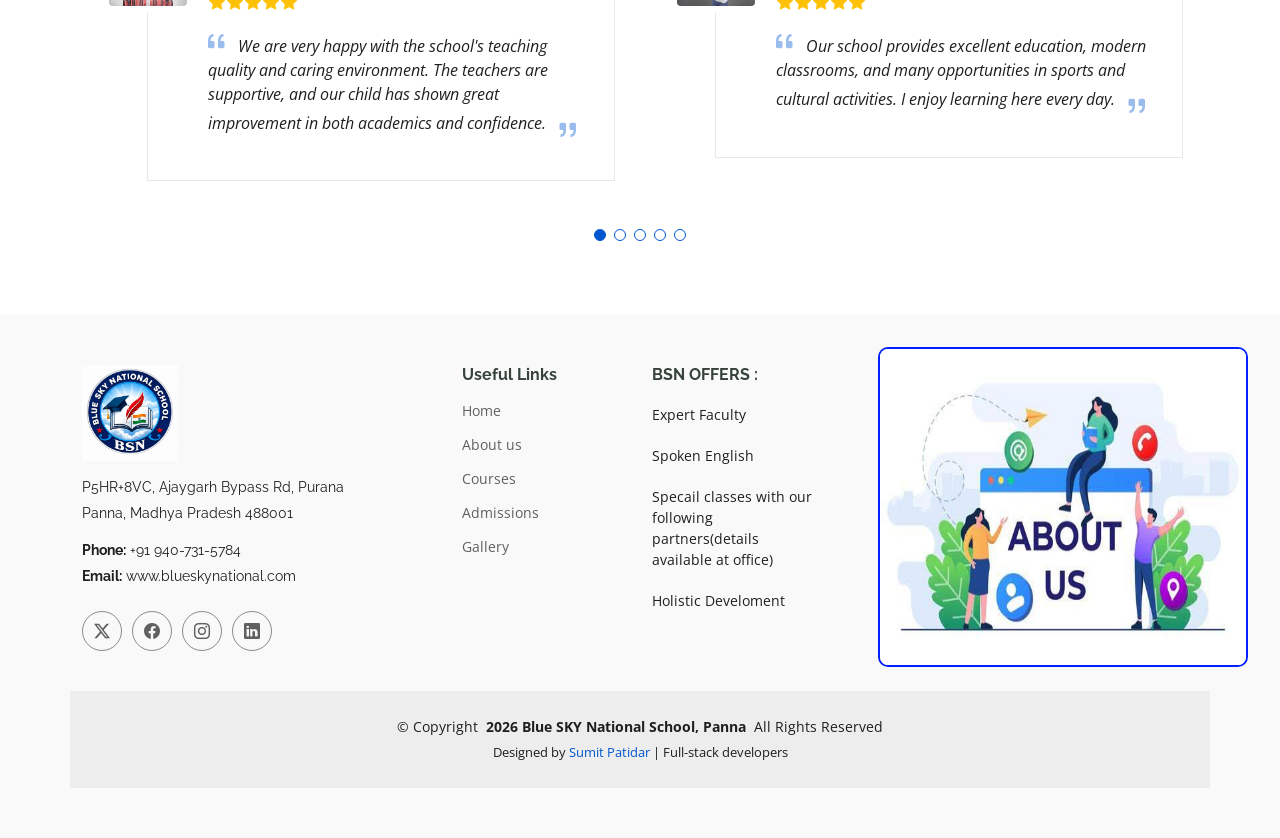
==== commit 4be79f8d: "Add New Traget Link All Files" ====
--- a/about.html
+++ b/about.html
@@ -363,7 +363,7 @@
         <!-- You can delete the links only if you've purchased the pro version. -->
         <!-- Licensing information: https://bootstrapmade.com/license/ -->
         <!-- Purchase the pro version with working PHP/AJAX contact form: [buy-url] -->
-        Designed by <a href="https://my-portfolio-psi-seven-97.vercel.app/">Sumit Patidar</a> | Full-stack developers</a>
+        Designed by <a href="https://my-portfolio-psi-seven-97.vercel.app/" target="_main">Sumit Patidar</a> | Full-stack developers</a>
       </div>
     </div>
 
